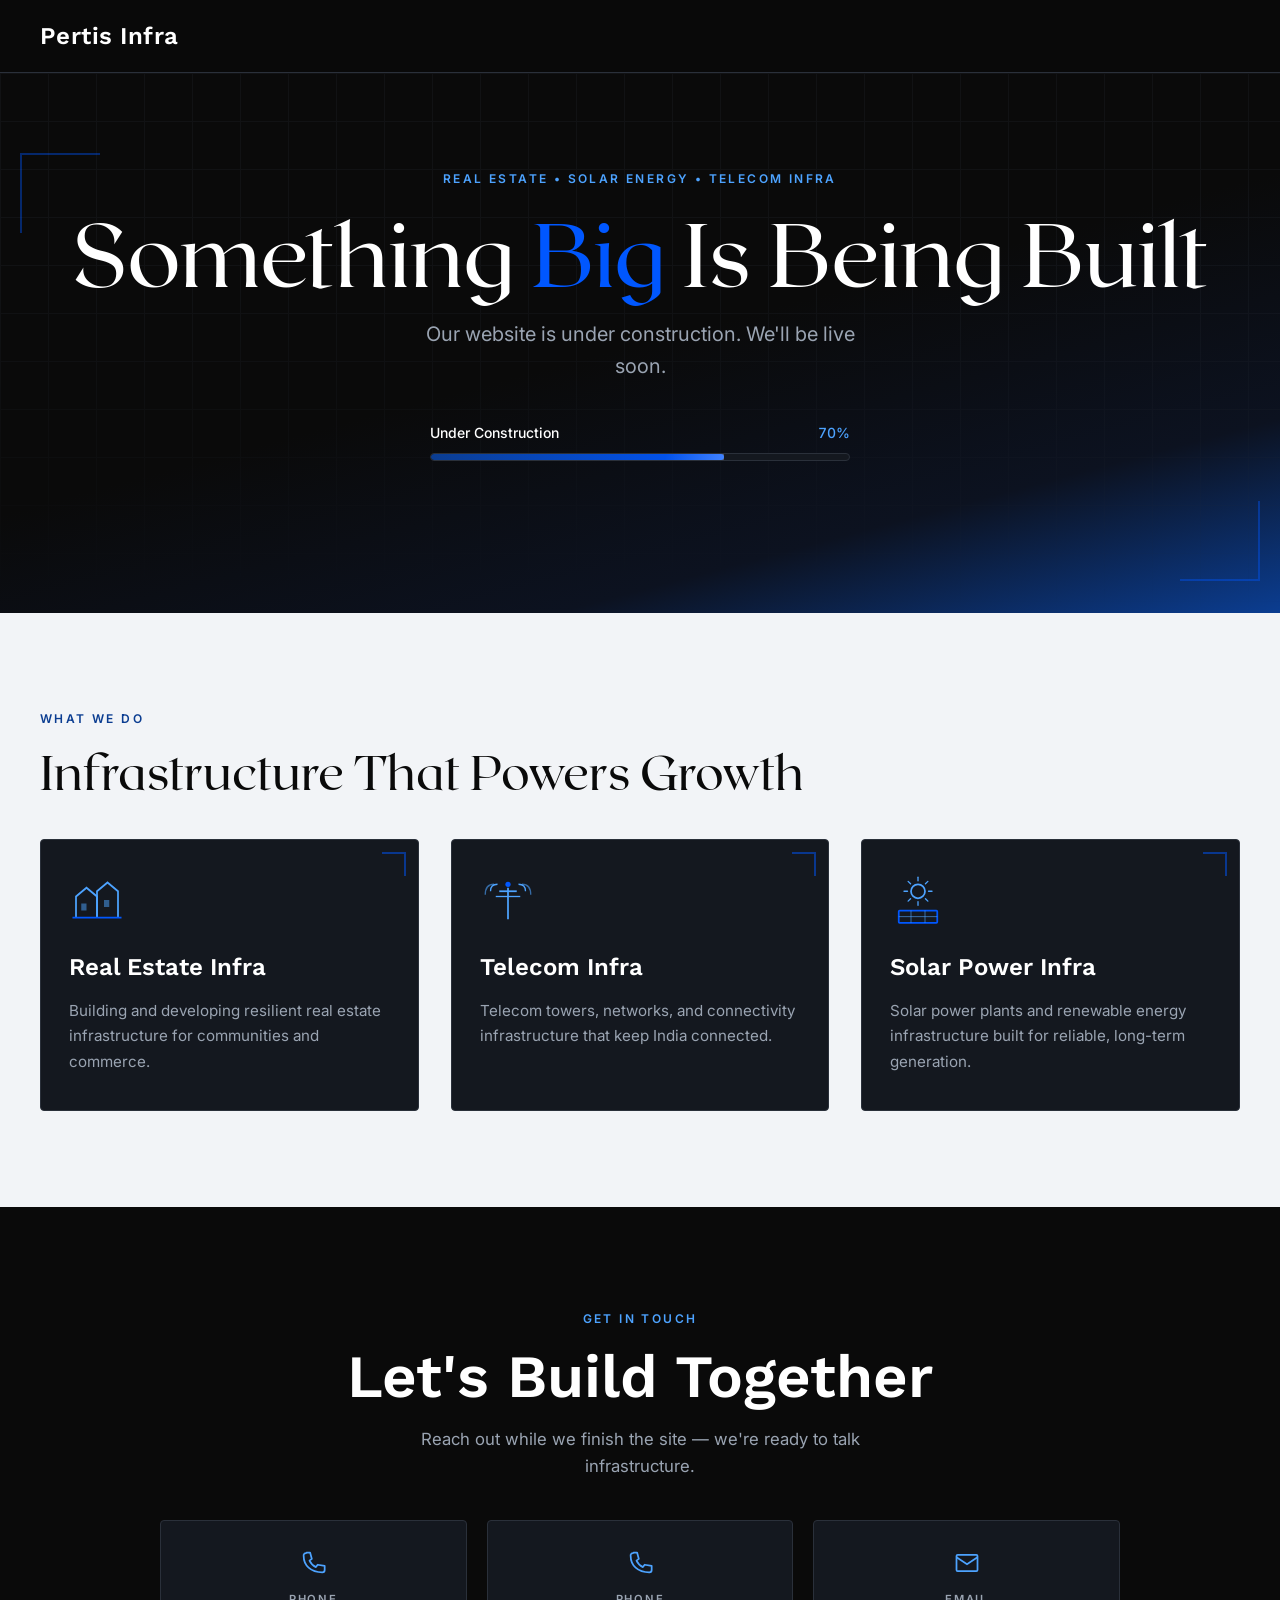
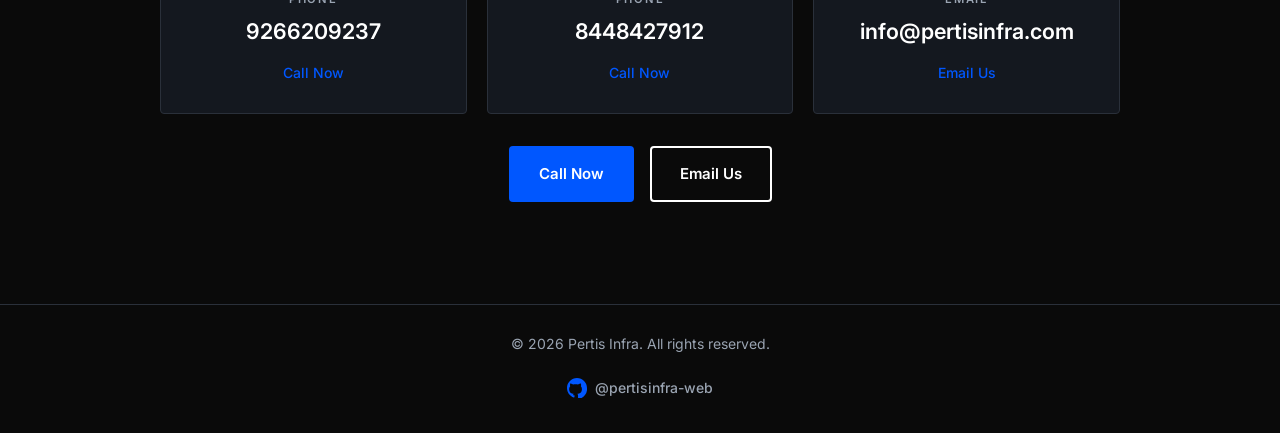
==== index.html @ 780b35f6 "Add Pertis Infra coming soon static site Co-authored-by: Cursor <cursoragent@cursor.com>" ====
<!DOCTYPE html>
<html lang="en">
<head>
  <meta charset="UTF-8">
  <meta name="viewport" content="width=device-width, initial-scale=1.0">
  <meta name="description" content="Pertis Infra — Real Estate, Telecom, and Solar Power infrastructure. Our website is under construction. Contact us at 9266209237, 8448427912, or info@pertisinfra.com.">
  <title>Pertis Infra | Coming Soon</title>

  <!-- Favicon: simple infrastructure mark -->
  <link rel="icon" href="data:image/svg+xml,%3Csvg xmlns='http://www.w3.org/2000/svg' viewBox='0 0 32 32'%3E%3Crect fill='%230057FF' x='14' y='4' width='4' height='24'/%3E%3Crect fill='%234DA3FF' x='6' y='12' width='20' height='3'/%3E%3Crect fill='%230057FF' x='4' y='26' width='24' height='2'/%3E%3C/svg%3E" type="image/svg+xml">

  <!-- Body font: Inter -->
  <link rel="preconnect" href="https://fonts.googleapis.com">
  <link rel="preconnect" href="https://fonts.gstatic.com" crossorigin>
  <link href="https://fonts.googleapis.com/css2?family=Inter:wght@400;500;600&family=Work+Sans:wght@500;600;700&display=swap" rel="stylesheet">

  <link rel="stylesheet" href="style.css">
</head>
<body>
  <a class="skip-link" href="#main">Skip to main content</a>

  <!-- ========== HEADER ========== -->
  <header class="site-header" role="banner">
    <div class="container header-inner">
      <a href="#" class="logo" aria-label="Pertis Infra — home">
        <span class="logo-text">Pertis Infra</span>
      </a>
    </div>
  </header>

  <main id="main">
    <!-- ========== HERO ========== -->
    <section class="hero" aria-labelledby="hero-heading">
      <div class="hero-grid" aria-hidden="true"></div>
      <div class="hero-brackets hero-brackets--tl" aria-hidden="true"></div>
      <div class="hero-brackets hero-brackets--br" aria-hidden="true"></div>

      <div class="container hero-content">
        <p class="section-label fade-up">REAL ESTATE • SOLAR ENERGY • TELECOM INFRA</p>
        <h1 id="hero-heading" class="hero-title fade-up">
          Something <span class="highlight">Big</span> Is Being Built
        </h1>
        <p class="hero-sub fade-up">
          Our website is under construction. We'll be live soon.
        </p>

        <!-- Construction progress -->
        <div class="progress-wrap fade-up" role="group" aria-label="Website build progress">
          <div class="progress-header">
            <span class="progress-label">Under Construction</span>
            <span class="progress-percent" aria-hidden="true">70%</span>
          </div>
          <div class="progress-track" role="progressbar" aria-valuenow="70" aria-valuemin="0" aria-valuemax="100" aria-label="Build progress 70 percent">
            <div class="progress-fill"></div>
          </div>
        </div>
      </div>
    </section>

    <!-- ========== WHAT WE DO (light section) ========== -->
    <section class="services section-light" aria-labelledby="services-heading">
      <div class="container">
        <p class="section-label section-label--dark fade-up">WHAT WE DO</p>
        <h2 id="services-heading" class="section-title section-title--dark fade-up">Infrastructure That Powers Growth</h2>

        <div class="cards">
          <!-- Real Estate card — edit description below -->
          <article class="card fade-up" style="--stagger: 0">
            <div class="card-corner" aria-hidden="true"></div>
            <svg class="card-icon" viewBox="0 0 64 64" width="56" height="56" aria-hidden="true">
              <path d="M8 52 V28 L20 18 L32 28 V52" fill="none" stroke="#4DA3FF" stroke-width="2"/>
              <path d="M32 52 V22 L44 12 L56 22 V52" fill="none" stroke="#4DA3FF" stroke-width="2"/>
              <line x1="4" y1="52" x2="60" y2="52" stroke="#0057FF" stroke-width="2"/>
              <rect x="14" y="36" width="6" height="8" fill="#4DA3FF" opacity="0.5"/>
              <rect x="40" y="32" width="6" height="8" fill="#4DA3FF" opacity="0.5"/>
            </svg>
            <h3 class="card-title">Real Estate Infra</h3>
            <p class="card-desc">Building and developing resilient real estate infrastructure for communities and commerce.</p>
          </article>

          <!-- Telecom card — edit description below -->
          <article class="card fade-up" style="--stagger: 1">
            <div class="card-corner" aria-hidden="true"></div>
            <svg class="card-icon card-icon--telecom" viewBox="0 0 64 64" width="56" height="56" aria-hidden="true">
              <line x1="32" y1="54" x2="32" y2="18" stroke="#4DA3FF" stroke-width="2"/>
              <line x1="22" y1="22" x2="42" y2="22" stroke="#4DA3FF" stroke-width="2"/>
              <line x1="18" y1="28" x2="46" y2="28" stroke="#4DA3FF" stroke-width="1.5"/>
              <circle cx="32" cy="14" r="3" fill="#0057FF"/>
              <path class="signal-wave" d="M44 14 Q52 14 52 22" fill="none" stroke="#4DA3FF" stroke-width="1.5"/>
              <path class="signal-wave signal-wave--2" d="M48 14 Q58 14 58 26" fill="none" stroke="#4DA3FF" stroke-width="1.5" opacity="0.6"/>
              <path class="signal-wave signal-wave--3" d="M20 14 Q12 14 12 22" fill="none" stroke="#4DA3FF" stroke-width="1.5"/>
              <path class="signal-wave signal-wave--2" d="M16 14 Q6 14 6 26" fill="none" stroke="#4DA3FF" stroke-width="1.5" opacity="0.6"/>
            </svg>
            <h3 class="card-title">Telecom Infra</h3>
            <p class="card-desc">Telecom towers, networks, and connectivity infrastructure that keep India connected.</p>
          </article>

          <!-- Solar Power card — edit description below -->
          <article class="card fade-up" style="--stagger: 2">
            <div class="card-corner" aria-hidden="true"></div>
            <svg class="card-icon card-icon--solar" viewBox="0 0 64 64" width="56" height="56" aria-hidden="true">
              <circle cx="32" cy="22" r="8" fill="none" stroke="#4DA3FF" stroke-width="2"/>
              <g stroke="#4DA3FF" stroke-width="1.5" stroke-linecap="round">
                <line x1="32" y1="6" x2="32" y2="10"/>
                <line x1="32" y1="34" x2="32" y2="38"/>
                <line x1="16" y1="22" x2="20" y2="22"/>
                <line x1="44" y1="22" x2="48" y2="22"/>
                <line x1="20.7" y1="10.7" x2="23.5" y2="13.5"/>
                <line x1="40.5" y1="30.5" x2="43.3" y2="33.3"/>
                <line x1="43.3" y1="10.7" x2="40.5" y2="13.5"/>
                <line x1="23.5" y1="30.5" x2="20.7" y2="33.3"/>
              </g>
              <rect x="10" y="44" width="44" height="14" rx="1" fill="none" stroke="#0057FF" stroke-width="2"/>
              <line x1="10" y1="51" x2="54" y2="51" stroke="#4DA3FF" stroke-width="1" opacity="0.7"/>
              <line x1="24" y1="44" x2="24" y2="58" stroke="#4DA3FF" stroke-width="1" opacity="0.7"/>
              <line x1="40" y1="44" x2="40" y2="58" stroke="#4DA3FF" stroke-width="1" opacity="0.7"/>
            </svg>
            <h3 class="card-title">Solar Power Infra</h3>
            <p class="card-desc">Solar power plants and renewable energy infrastructure built for reliable, long-term generation.</p>
          </article>
        </div>
      </div>
    </section>

    <!-- ========== CONTACT ========== -->
    <section class="contact" aria-labelledby="contact-heading">
      <div class="container">
        <p class="section-label fade-up">GET IN TOUCH</p>
        <h2 id="contact-heading" class="contact-title fade-up">Let's Build Together</h2>
        <p class="contact-lead fade-up">Reach out while we finish the site — we're ready to talk infrastructure.</p>

        <div class="contact-blocks fade-up">
          <a class="contact-block" href="tel:9266209237">
            <svg class="contact-icon" width="28" height="28" viewBox="0 0 24 24" fill="none" aria-hidden="true">
              <path d="M6.5 3h3l1.5 5.5-2 1.5a11 11 0 005.5 5.5l1.5-2L22 14.5V18a2 2 0 01-2 2C10 20 4 14 4 6a2 2 0 012-2.5z" stroke="currentColor" stroke-width="1.5" stroke-linejoin="round"/>
            </svg>
            <span class="contact-block-label">Phone</span>
            <span class="contact-block-value">9266209237</span>
            <span class="contact-cta">Call Now</span>
          </a>

          <a class="contact-block" href="tel:8448427912">
            <svg class="contact-icon" width="28" height="28" viewBox="0 0 24 24" fill="none" aria-hidden="true">
              <path d="M6.5 3h3l1.5 5.5-2 1.5a11 11 0 005.5 5.5l1.5-2L22 14.5V18a2 2 0 01-2 2C10 20 4 14 4 6a2 2 0 012-2.5z" stroke="currentColor" stroke-width="1.5" stroke-linejoin="round"/>
            </svg>
            <span class="contact-block-label">Phone</span>
            <span class="contact-block-value">8448427912</span>
            <span class="contact-cta">Call Now</span>
          </a>

          <a class="contact-block" href="mailto:info@pertisinfra.com">
            <svg class="contact-icon" width="28" height="28" viewBox="0 0 24 24" fill="none" aria-hidden="true">
              <rect x="3" y="5" width="18" height="14" rx="1" stroke="currentColor" stroke-width="1.5"/>
              <path d="M3 7l9 6 9-6" stroke="currentColor" stroke-width="1.5"/>
            </svg>
            <span class="contact-block-label">Email</span>
            <span class="contact-block-value">info@pertisinfra.com</span>
            <span class="contact-cta">Email Us</span>
          </a>
        </div>

        <div class="contact-actions fade-up">
          <a class="btn btn-primary" href="tel:9266209237">Call Now</a>
          <a class="btn btn-secondary" href="mailto:info@pertisinfra.com">Email Us</a>
        </div>
      </div>
    </section>
  </main>

  <!-- ========== FOOTER ========== -->
  <footer class="site-footer" role="contentinfo">
    <div class="container footer-inner">
      <p>© 2026 Pertis Infra. All rights reserved.</p>
      <a
        class="footer-github"
        href="https://github.com/pertisinfra-web/pertisweb"
        target="_blank"
        rel="noopener noreferrer"
        aria-label="Pertis Infra website repository on GitHub (opens in new tab)"
      >
        <svg class="footer-github-icon" width="20" height="20" viewBox="0 0 24 24" aria-hidden="true" focusable="false">
          <path fill="currentColor" d="M12 0C5.37 0 0 5.37 0 12c0 5.31 3.435 9.795 8.205 11.385.6.105.825-.255.825-.57 0-.285-.015-1.23-.015-2.235-3.015.555-3.795-.735-4.035-1.41-.135-.345-.72-1.41-1.23-1.695-1.005-.54-1.695-.12-1.695-.12-1.365.945-.105 1.02-.105 1.02 1.215.075 1.845 1.23 1.845 1.23 1.08 1.845 2.835 1.305 3.525.99.105-.78.42-1.305.765-1.605-2.67-.3-5.475-1.335-5.475-5.925 0-1.305.465-2.385 1.23-3.225-.12-.3-.54-1.53.12-3.18 0 0 1.005-.315 3.3 1.23.96-.27 1.98-.405 3-.405s2.04.135 3 .405c2.295-1.56 3.3-1.23 3.3-1.23.66 1.65.24 2.88.12 3.18.765.84 1.23 1.905 1.23 3.225 0 4.605-2.805 5.625-5.475 5.925.435.375.81 1.095.81 2.22 0 1.605-.015 2.895-.015 3.3 0 .315.225.69.825.57A12.02 12.02 0 0024 12c0-6.63-5.37-12-12-12z"/>
        </svg>
        <span>@pertisinfra-web</span>
      </a>
    </div>
  </footer>

  <script src="script.js"></script>
</body>
</html>
---- style.css ----
/* ==========================================================================
   Pertis Infra — Under Construction
   Edit text in index.html; colours and spacing live here.
   ========================================================================== */

/* --- Roxborough CF (hero / section headings) — add more src lines if you add woff2/woff/otf */
@font-face {
  font-family: "Roxborough CF";
  src: url("fonts/Roxborough CF.ttf") format("truetype");
  font-weight: 400;
  font-style: normal;
  font-display: swap;
}

:root {
  --black: #0A0A0A;
  --charcoal: #14181F;
  --steel: #2A303A;
  --infra-blue: #0057FF;
  --deep-blue: #0B3D91;
  --sky-blue: #4DA3FF;
  --white: #FFFFFF;
  --light-grey: #F2F4F7;
  --muted: #9AA4B2;

  --font-heading: "Roxborough CF", Georgia, serif;
  --font-brand: "Work Sans", sans-serif;
  --font-body: "Inter", system-ui, -apple-system, sans-serif;

  --radius: 4px;
  --max-width: 1200px;
  --ease: cubic-bezier(0.22, 1, 0.36, 1);
}

*,
*::before,
*::after {
  box-sizing: border-box;
}

html {
  scroll-behavior: smooth;
}

@media (prefers-reduced-motion: reduce) {
  html {
    scroll-behavior: auto;
  }
}

body {
  margin: 0;
  font-family: var(--font-body);
  font-weight: 400;
  font-size: 1rem;
  line-height: 1.6;
  color: var(--white);
  background: var(--black);
  -webkit-font-smoothing: antialiased;
}

img,
svg {
  display: block;
  max-width: 100%;
}

a {
  color: inherit;
}

.container {
  width: min(100% - 2rem, var(--max-width));
  margin-inline: auto;
}

/* Skip link */
.skip-link {
  position: absolute;
  left: -9999px;
  top: 0;
  z-index: 100;
  padding: 0.75rem 1rem;
  background: var(--infra-blue);
  color: var(--white);
  font-weight: 600;
  text-decoration: none;
}

.skip-link:focus {
  left: 1rem;
  top: 1rem;
  outline: 2px solid var(--sky-blue);
  outline-offset: 2px;
}

/* ==========================================================================
   Header
   ========================================================================== */
.site-header {
  position: sticky;
  top: 0;
  z-index: 50;
  background: rgba(10, 10, 10, 0.85);
  backdrop-filter: blur(12px);
  border-bottom: 1px solid var(--steel);
}

.header-inner {
  display: flex;
  align-items: center;
  min-height: 4.5rem;
}

.logo {
  display: inline-flex;
  align-items: center;
  gap: 0.75rem;
  text-decoration: none;
  color: var(--white);
}

.logo-text {
  font-family: var(--font-brand);
  font-optical-sizing: auto;
  font-weight: 600;
  font-style: normal;
  font-size: clamp(1.25rem, 3vw, 1.5rem);
  letter-spacing: 0.02em;
}

.logo:focus-visible {
  outline: 2px solid var(--sky-blue);
  outline-offset: 4px;
  border-radius: var(--radius);
}

/* ==========================================================================
   Shared typography
   ========================================================================== */
.section-label {
  font-family: var(--font-body);
  font-size: 0.75rem;
  font-weight: 600;
  letter-spacing: 0.2em;
  text-transform: uppercase;
  color: var(--sky-blue);
  margin: 0 0 1rem;
}

.section-label--dark {
  color: var(--deep-blue);
}

.section-title {
  font-family: var(--font-heading);
  font-size: clamp(2rem, 4vw, 3rem);
  font-weight: 400;
  line-height: 1.15;
  margin: 0 0 2.5rem;
  color: var(--white);
}

.section-title--dark {
  color: var(--black);
}

/* ==========================================================================
   Hero
   ========================================================================== */
.hero {
  position: relative;
  overflow: hidden;
  padding: clamp(3rem, 8vw, 6rem) 0 clamp(4rem, 10vw, 7rem);
  background:
    linear-gradient(165deg, var(--black) 0%, var(--black) 50%, #0c1220 78%, var(--deep-blue) 100%);
}

/* Blueprint grid */
.hero-grid {
  position: absolute;
  inset: 0;
  opacity: 0.22;
  background-image:
    linear-gradient(var(--steel) 1px, transparent 1px),
    linear-gradient(90deg, var(--steel) 1px, transparent 1px);
  background-size: 48px 48px;
  mask-image: linear-gradient(to bottom, black 40%, transparent 100%);
  animation: grid-drift 40s linear infinite;
}

@keyframes grid-drift {
  from { background-position: 0 0, 0 0; }
  to { background-position: 48px 48px, 48px 48px; }
}

@media (prefers-reduced-motion: reduce) {
  .hero-grid {
    animation: none;
  }
}

/* Corner brackets */
.hero-brackets {
  position: absolute;
  width: 80px;
  height: 80px;
  border: 2px solid var(--infra-blue);
  opacity: 0.4;
  pointer-events: none;
}

.hero-brackets--tl {
  top: 5rem;
  left: max(1rem, calc(50% - 620px));
  border-right: none;
  border-bottom: none;
}

.hero-brackets--br {
  bottom: 2rem;
  right: max(1rem, calc(50% - 620px));
  border-left: none;
  border-top: none;
}

.hero-content {
  position: relative;
  z-index: 1;
  text-align: center;
}

.hero-title {
  font-family: var(--font-heading);
  font-size: clamp(2.8rem, 7vw, 6rem);
  line-height: 1.05;
  font-weight: 400;
  margin: 0 0 1.25rem;
  color: var(--white);
}

.hero-title .highlight {
  color: var(--infra-blue);
}

.hero-sub {
  font-size: clamp(1rem, 2.2vw, 1.25rem);
  color: var(--muted);
  max-width: 36ch;
  margin: 0 auto 2.5rem;
}

/* Progress bar */
.progress-wrap {
  max-width: 420px;
  margin: 0 auto 2.5rem;
  text-align: left;
}

.progress-header {
  display: flex;
  justify-content: space-between;
  align-items: baseline;
  margin-bottom: 0.5rem;
  font-size: 0.875rem;
  font-weight: 500;
}

.progress-label {
  color: var(--white);
}

.progress-percent {
  color: var(--sky-blue);
  font-variant-numeric: tabular-nums;
}

.progress-track {
  height: 8px;
  background: var(--charcoal);
  border: 1px solid var(--steel);
  border-radius: var(--radius);
  overflow: hidden;
}

.progress-fill {
  width: 70%;
  height: 100%;
  background: linear-gradient(90deg, var(--deep-blue), var(--infra-blue), var(--sky-blue));
  background-size: 200% 100%;
  border-radius: inherit;
  animation: shimmer 2.5s ease-in-out infinite;
  position: relative;
}

.progress-fill::after {
  content: "";
  position: absolute;
  inset: 0;
  background: linear-gradient(
    105deg,
    transparent 40%,
    rgba(255, 255, 255, 0.25) 50%,
    transparent 60%
  );
  background-size: 200% 100%;
  animation: shine 2s ease-in-out infinite;
}

@keyframes shimmer {
  0%, 100% { background-position: 0% 50%; }
  50% { background-position: 100% 50%; }
}

@keyframes shine {
  0% { background-position: 200% 0; }
  100% { background-position: -200% 0; }
}

@media (prefers-reduced-motion: reduce) {
  .progress-fill,
  .progress-fill::after {
    animation: none;
  }
}

/* ==========================================================================
   Services (light section)
   ========================================================================== */
.section-light {
  background: var(--light-grey);
  color: var(--black);
  padding: clamp(4rem, 8vw, 6rem) 0;
}

.cards {
  display: grid;
  grid-template-columns: 1fr;
  gap: 1.5rem;
}

@media (min-width: 640px) {
  .cards {
    grid-template-columns: repeat(2, 1fr);
    gap: 2rem;
  }
}

@media (min-width: 960px) {
  .cards {
    grid-template-columns: repeat(3, 1fr);
  }
}

.card {
  position: relative;
  background: var(--charcoal);
  border: 1px solid var(--steel);
  border-radius: var(--radius);
  padding: 2rem 1.75rem 2.25rem;
  color: var(--white);
  transition: transform 0.35s var(--ease), box-shadow 0.35s var(--ease), border-color 0.35s var(--ease);
}

.card-corner {
  position: absolute;
  top: 12px;
  right: 12px;
  width: 24px;
  height: 24px;
  border-top: 2px solid var(--infra-blue);
  border-right: 2px solid var(--infra-blue);
  opacity: 0.5;
}

.card-icon {
  margin-bottom: 1.25rem;
}

.signal-wave {
  animation: signal-pulse 2s ease-in-out infinite;
}

.signal-wave--2 {
  animation-delay: 0.35s;
}

@keyframes signal-pulse {
  0%, 100% { opacity: 0.4; }
  50% { opacity: 1; }
}

@media (prefers-reduced-motion: reduce) {
  .signal-wave {
    animation: none;
  }
}

.card-title {
  font-family: var(--font-brand);
  font-optical-sizing: auto;
  font-weight: 600;
  font-style: normal;
  font-size: 1.5rem;
  margin: 0 0 0.75rem;
}

.card-desc {
  margin: 0;
  color: var(--muted);
  font-size: 0.95rem;
  line-height: 1.65;
}

.card:hover {
  transform: translateY(-6px);
  border-color: var(--infra-blue);
  box-shadow: 0 12px 40px rgba(0, 87, 255, 0.2);
}

/* ==========================================================================
   Contact
   ========================================================================== */
.contact {
  padding: clamp(4rem, 8vw, 6.5rem) 0;
  background: var(--black);
  text-align: center;
}

.contact-title {
  font-family: var(--font-brand);
  font-optical-sizing: auto;
  font-weight: 600;
  font-style: normal;
  font-size: clamp(2.25rem, 5vw, 3.75rem);
  line-height: 1.1;
  margin: 0 0 1rem;
}

.contact-lead {
  color: var(--muted);
  max-width: 42ch;
  margin: 0 auto 2.5rem;
  font-size: 1.05rem;
}

.contact-blocks {
  display: grid;
  grid-template-columns: 1fr;
  gap: 1.25rem;
  max-width: 960px;
  margin: 0 auto 2rem;
}

@media (min-width: 640px) {
  .contact-blocks {
    grid-template-columns: repeat(auto-fit, minmax(240px, 1fr));
  }
}

.contact-block {
  display: flex;
  flex-direction: column;
  align-items: center;
  gap: 0.35rem;
  padding: 1.75rem 1.25rem;
  background: var(--charcoal);
  border: 1px solid var(--steel);
  border-radius: var(--radius);
  text-decoration: none;
  color: var(--white);
  transition: transform 0.35s var(--ease), border-color 0.35s var(--ease), box-shadow 0.35s var(--ease);
}

.contact-block:hover {
  border-color: var(--infra-blue);
  box-shadow: 0 0 24px rgba(0, 87, 255, 0.35);
  transform: translateY(-4px);
}

.contact-block:focus-visible {
  outline: 2px solid var(--sky-blue);
  outline-offset: 3px;
}

.contact-icon {
  color: var(--sky-blue);
  margin-bottom: 0.5rem;
}

.contact-block-label {
  font-size: 0.7rem;
  font-weight: 600;
  letter-spacing: 0.15em;
  text-transform: uppercase;
  color: var(--muted);
}

.contact-block-value {
  font-size: clamp(1.1rem, 2.5vw, 1.35rem);
  font-weight: 600;
}

.contact-cta {
  margin-top: 0.5rem;
  font-size: 0.875rem;
  font-weight: 500;
  color: var(--infra-blue);
}

.contact-actions {
  display: flex;
  flex-wrap: wrap;
  gap: 1rem;
  justify-content: center;
}

/* Buttons */
.btn {
  display: inline-flex;
  align-items: center;
  justify-content: center;
  padding: 0.875rem 1.75rem;
  font-family: var(--font-body);
  font-size: 0.9375rem;
  font-weight: 600;
  text-decoration: none;
  border-radius: var(--radius);
  border: 2px solid transparent;
  cursor: pointer;
  transition: transform 0.25s var(--ease), background 0.25s var(--ease), border-color 0.25s var(--ease);
}

.btn:focus-visible {
  outline: 2px solid var(--sky-blue);
  outline-offset: 3px;
}

.btn-primary {
  background: var(--infra-blue);
  color: var(--white);
}

.btn-primary:hover {
  background: var(--deep-blue);
  transform: translateY(-2px);
}

.btn-secondary {
  background: transparent;
  color: var(--white);
  border-color: var(--white);
}

.btn-secondary:hover {
  border-color: var(--sky-blue);
  color: var(--sky-blue);
  transform: translateY(-2px);
}

/* ==========================================================================
   Footer
   ========================================================================== */
.site-footer {
  padding: 1.75rem 0;
  border-top: 1px solid var(--steel);
  background: var(--black);
}

.footer-inner {
  display: flex;
  flex-direction: column;
  align-items: center;
  gap: 1rem;
  text-align: center;
}

.site-footer p {
  margin: 0;
  font-size: 0.875rem;
  color: var(--muted);
}

.footer-github {
  display: inline-flex;
  align-items: center;
  gap: 0.5rem;
  font-size: 0.875rem;
  font-weight: 500;
  color: var(--muted);
  text-decoration: none;
  transition: color 0.25s var(--ease), box-shadow 0.25s var(--ease);
  border-radius: var(--radius);
  padding: 0.35rem 0.5rem;
}

.footer-github:hover {
  color: var(--sky-blue);
}

.footer-github:focus-visible {
  outline: 2px solid var(--sky-blue);
  outline-offset: 3px;
}

.footer-github-icon {
  flex-shrink: 0;
  color: var(--infra-blue);
}

/* ==========================================================================
   Motion: fade-up (initial state; .is-visible added by script.js)
   ========================================================================== */
.fade-up {
  opacity: 0;
  transform: translateY(24px);
  transition: opacity 0.6s var(--ease), transform 0.6s var(--ease);
  transition-delay: calc(var(--stagger, 0) * 0.12s);
}

.fade-up.is-visible {
  opacity: 1;
  transform: translateY(0);
}

@media (prefers-reduced-motion: reduce) {
  .fade-up {
    opacity: 1;
    transform: none;
    transition: none;
  }
}
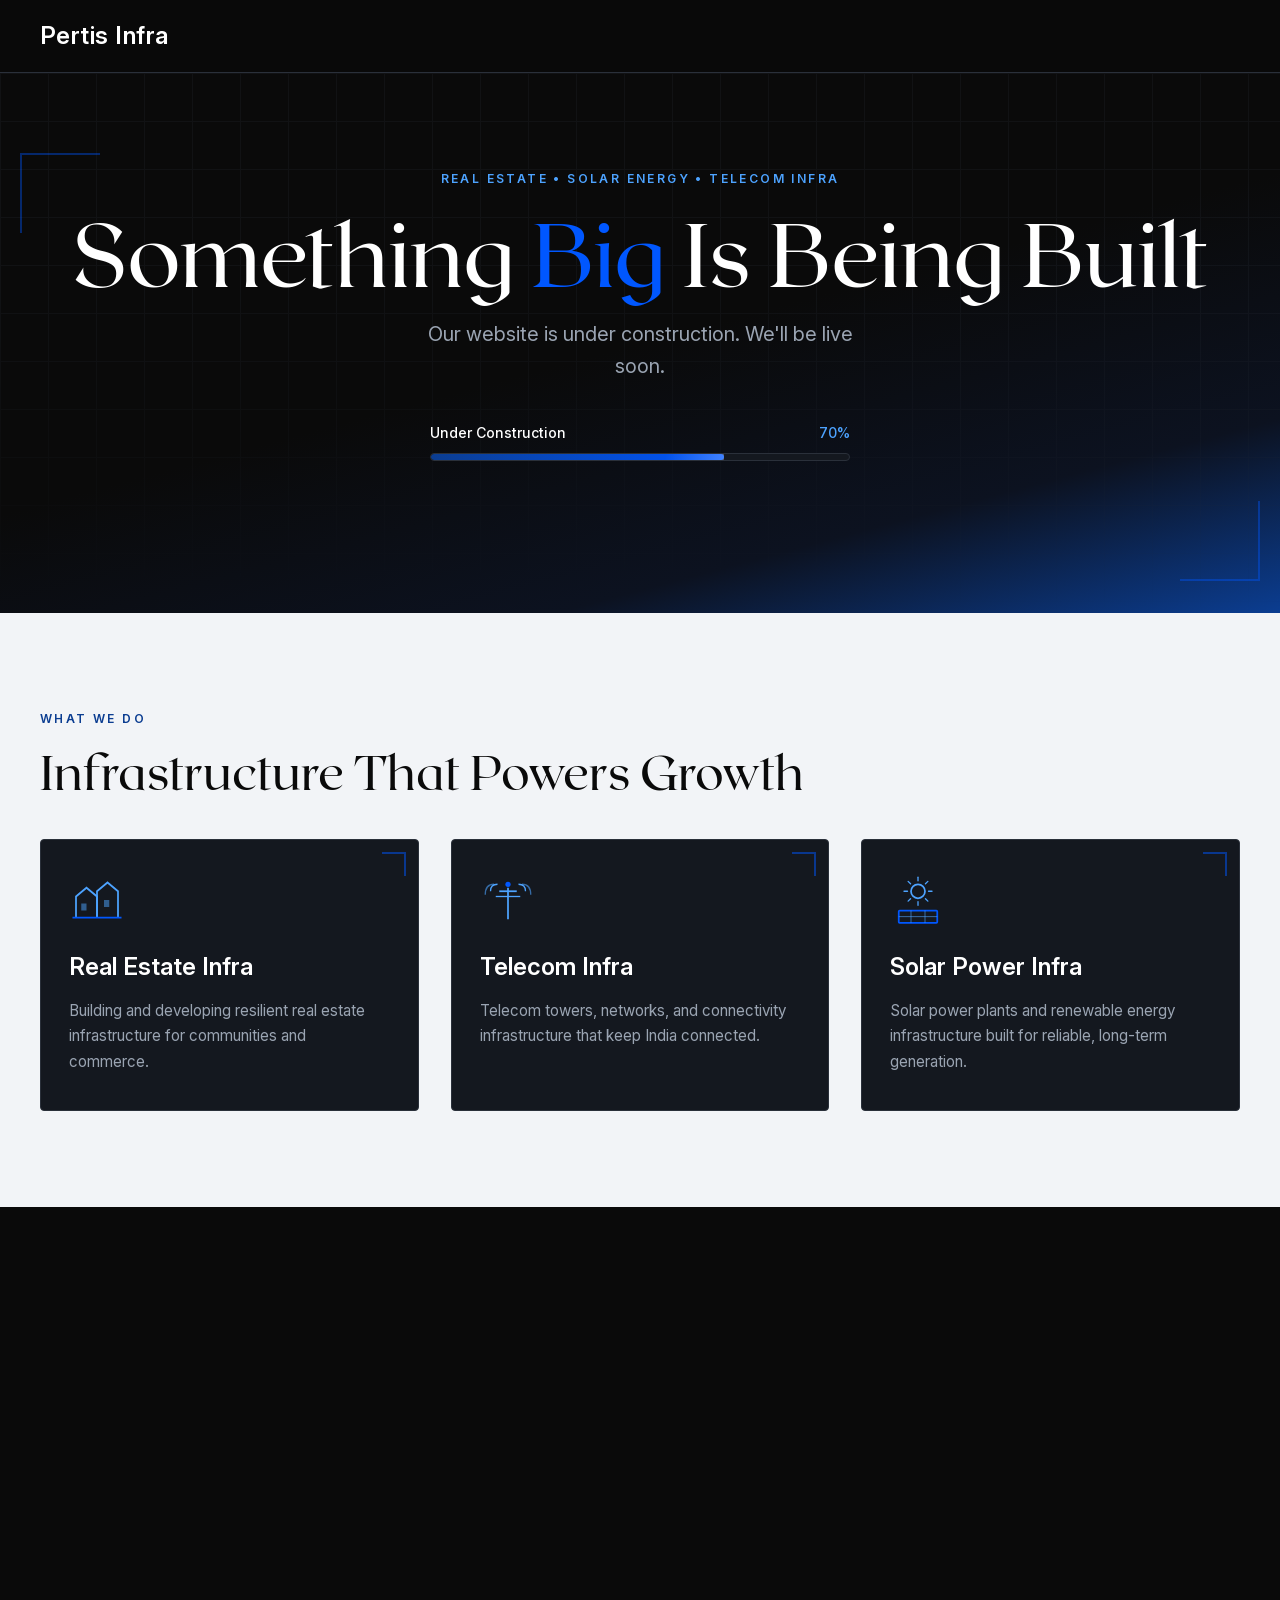
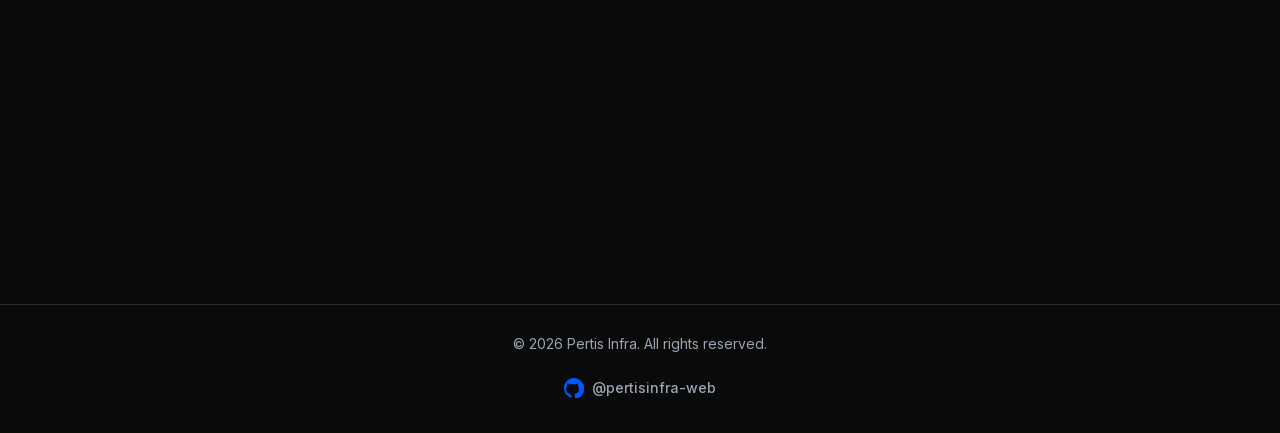
==== commit bcbfbe13: "Merge GitHub initial commit and update coming-soon site" ====
--- a/index.html
+++ b/index.html
@@ -3,16 +3,12 @@
 <head>
   <meta charset="UTF-8">
   <meta name="viewport" content="width=device-width, initial-scale=1.0">
-  <meta name="description" content="Pertis Infra — Real Estate, Telecom, and Solar Power infrastructure. Our website is under construction. Contact us at 9266209237, 8448427912, or info@pertisinfra.com.">
+  <meta name="description" content="Pertis Infra provides real estate, telecom, and solar power infrastructure. Our website is under construction.">
+  <meta http-equiv="Content-Security-Policy" content="default-src 'self'; script-src 'self'; style-src 'self' https://fonts.googleapis.com; font-src 'self' https://fonts.gstatic.com; img-src 'self' data:; object-src 'none'; base-uri 'self'; form-action 'self'; frame-ancestors 'none'">
   <title>Pertis Infra | Coming Soon</title>
 
   <!-- Favicon: simple infrastructure mark -->
   <link rel="icon" href="data:image/svg+xml,%3Csvg xmlns='http://www.w3.org/2000/svg' viewBox='0 0 32 32'%3E%3Crect fill='%230057FF' x='14' y='4' width='4' height='24'/%3E%3Crect fill='%234DA3FF' x='6' y='12' width='20' height='3'/%3E%3Crect fill='%230057FF' x='4' y='26' width='24' height='2'/%3E%3C/svg%3E" type="image/svg+xml">
-
-  <!-- Body font: Inter -->
-  <link rel="preconnect" href="https://fonts.googleapis.com">
-  <link rel="preconnect" href="https://fonts.gstatic.com" crossorigin>
-  <link href="https://fonts.googleapis.com/css2?family=Inter:wght@400;500;600&family=Work+Sans:wght@500;600;700&display=swap" rel="stylesheet">
 
   <link rel="stylesheet" href="style.css">
 </head>
@@ -65,7 +61,7 @@
 
         <div class="cards">
           <!-- Real Estate card — edit description below -->
-          <article class="card fade-up" style="--stagger: 0">
+          <article class="card fade-up">
             <div class="card-corner" aria-hidden="true"></div>
             <svg class="card-icon" viewBox="0 0 64 64" width="56" height="56" aria-hidden="true">
               <path d="M8 52 V28 L20 18 L32 28 V52" fill="none" stroke="#4DA3FF" stroke-width="2"/>
@@ -79,7 +75,7 @@
           </article>
 
           <!-- Telecom card — edit description below -->
-          <article class="card fade-up" style="--stagger: 1">
+          <article class="card fade-up">
             <div class="card-corner" aria-hidden="true"></div>
             <svg class="card-icon card-icon--telecom" viewBox="0 0 64 64" width="56" height="56" aria-hidden="true">
               <line x1="32" y1="54" x2="32" y2="18" stroke="#4DA3FF" stroke-width="2"/>
@@ -96,7 +92,7 @@
           </article>
 
           <!-- Solar Power card — edit description below -->
-          <article class="card fade-up" style="--stagger: 2">
+          <article class="card fade-up">
             <div class="card-corner" aria-hidden="true"></div>
             <svg class="card-icon card-icon--solar" viewBox="0 0 64 64" width="56" height="56" aria-hidden="true">
               <circle cx="32" cy="22" r="8" fill="none" stroke="#4DA3FF" stroke-width="2"/>
@@ -148,20 +144,24 @@
             <span class="contact-cta">Call Now</span>
           </a>
 
-          <a class="contact-block" href="mailto:info@pertisinfra.com">
+          <a class="contact-block" data-email-link href="mailto:">
             <svg class="contact-icon" width="28" height="28" viewBox="0 0 24 24" fill="none" aria-hidden="true">
               <rect x="3" y="5" width="18" height="14" rx="1" stroke="currentColor" stroke-width="1.5"/>
               <path d="M3 7l9 6 9-6" stroke="currentColor" stroke-width="1.5"/>
             </svg>
             <span class="contact-block-label">Email</span>
-            <span class="contact-block-value">info@pertisinfra.com</span>
+            <span class="contact-block-value" data-email-address>info [at] pertisinfra.com</span>
             <span class="contact-cta">Email Us</span>
           </a>
         </div>
 
+        <noscript>
+          <p class="email-noscript">Email: info@pertisinfra.com</p>
+        </noscript>
+
         <div class="contact-actions fade-up">
           <a class="btn btn-primary" href="tel:9266209237">Call Now</a>
-          <a class="btn btn-secondary" href="mailto:info@pertisinfra.com">Email Us</a>
+          <a class="btn btn-secondary" data-email-link href="mailto:">Email Us</a>
         </div>
       </div>
     </section>
--- a/style.css
+++ b/style.css
@@ -3,7 +3,14 @@
    Edit text in index.html; colours and spacing live here.
    ========================================================================== */
 
-/* --- Roxborough CF (hero / section headings) — add more src lines if you add woff2/woff/otf */
+@font-face {
+  font-family: "Inter";
+  src: url("fonts/InterVariable.woff2") format("woff2");
+  font-weight: 100 900;
+  font-style: normal;
+  font-display: swap;
+}
+
 @font-face {
   font-family: "Roxborough CF";
   src: url("fonts/Roxborough CF.ttf") format("truetype");
@@ -24,7 +31,7 @@
   --muted: #9AA4B2;
 
   --font-heading: "Roxborough CF", Georgia, serif;
-  --font-brand: "Work Sans", sans-serif;
+  --font-brand: "Inter", system-ui, -apple-system, sans-serif;
   --font-body: "Inter", system-ui, -apple-system, sans-serif;
 
   --radius: 4px;
@@ -412,6 +419,14 @@
   line-height: 1.65;
 }
 
+.cards .card:nth-child(2) {
+  --stagger: 1;
+}
+
+.cards .card:nth-child(3) {
+  --stagger: 2;
+}
+
 .card:hover {
   transform: translateY(-6px);
   border-color: var(--infra-blue);
@@ -515,6 +530,11 @@
   justify-content: center;
 }
 
+.email-noscript {
+  margin: 0 auto 2rem;
+  color: var(--muted);
+}
+
 /* Buttons */
 .btn {
   display: inline-flex;
@@ -623,6 +643,18 @@
   transform: translateY(0);
 }
 
+.hero-content .fade-up:nth-child(2) {
+  transition-delay: 0.1s;
+}
+
+.hero-content .fade-up:nth-child(3) {
+  transition-delay: 0.2s;
+}
+
+.hero-content .fade-up:nth-child(4) {
+  transition-delay: 0.3s;
+}
+
 @media (prefers-reduced-motion: reduce) {
   .fade-up {
     opacity: 1;
@@ -630,3 +662,37 @@
     transition: none;
   }
 }
+
+.not-found {
+  display: grid;
+  min-height: calc(100vh - 4.5rem);
+  place-items: center;
+  padding: 4rem 1rem;
+  text-align: center;
+}
+
+.not-found__content {
+  max-width: 42rem;
+}
+
+.not-found__code {
+  margin: 0 0 1rem;
+  color: var(--sky-blue);
+  font-size: 0.875rem;
+  font-weight: 700;
+  letter-spacing: 0.2em;
+}
+
+.not-found__title {
+  margin: 0 0 1rem;
+  font-family: var(--font-heading);
+  font-size: clamp(2.75rem, 8vw, 5rem);
+  font-weight: 400;
+  line-height: 1;
+}
+
+.not-found__copy {
+  margin: 0 auto 2rem;
+  color: var(--muted);
+  font-size: 1.1rem;
+}
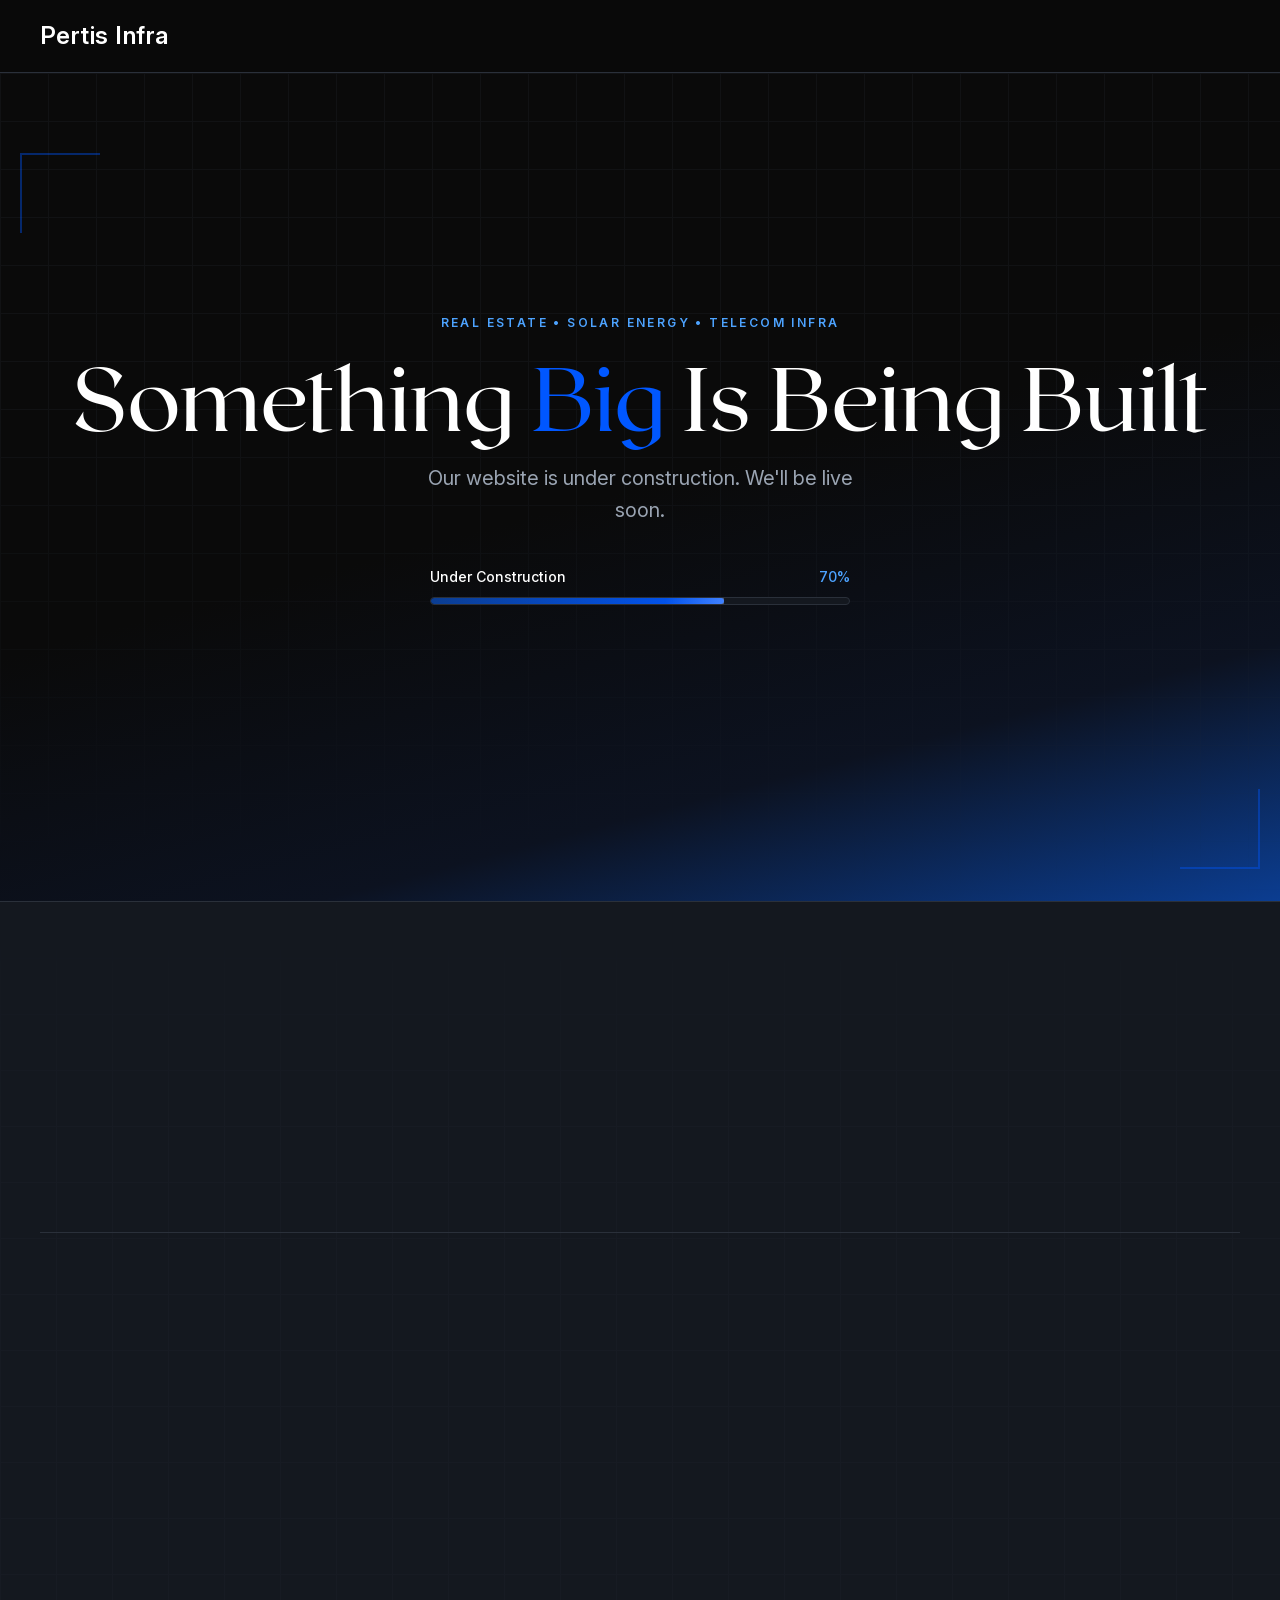
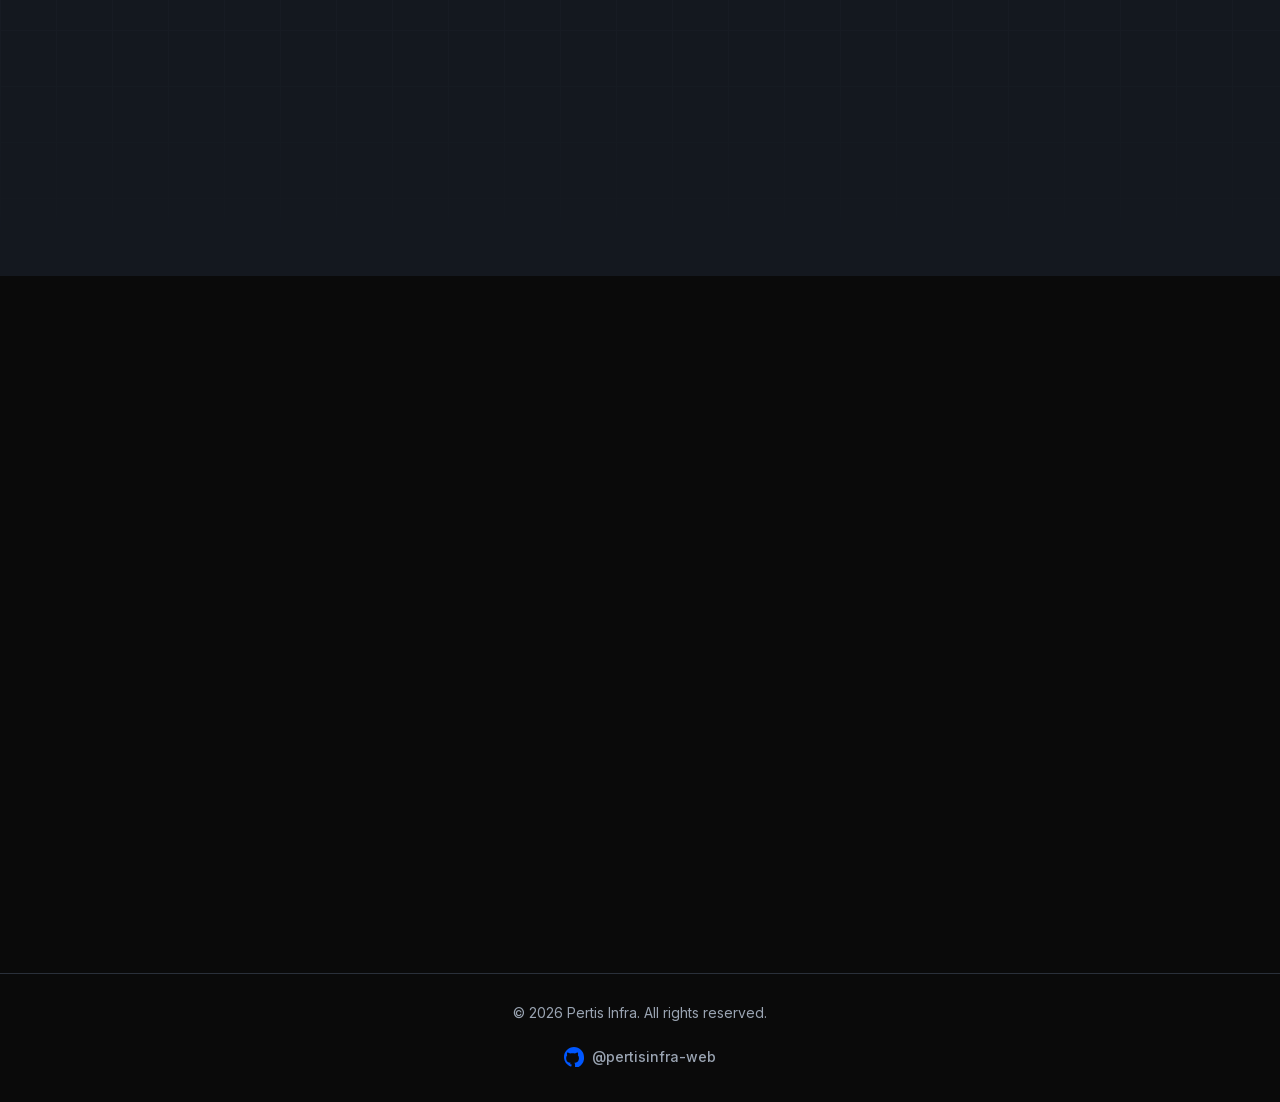
==== commit 1127c527: "Redesign capabilities section" ====
--- a/index.html
+++ b/index.html
@@ -53,68 +53,68 @@
       </div>
     </section>
 
-    <!-- ========== WHAT WE DO (light section) ========== -->
-    <section class="services section-light" aria-labelledby="services-heading">
+    <!-- ========== CAPABILITIES ========== -->
+    <section class="services capabilities" aria-labelledby="services-heading">
+      <div class="capabilities-grid" aria-hidden="true"></div>
       <div class="container">
-        <p class="section-label section-label--dark fade-up">WHAT WE DO</p>
-        <h2 id="services-heading" class="section-title section-title--dark fade-up">Infrastructure That Powers Growth</h2>
+        <p class="section-label fade-up">CAPABILITIES</p>
+        <h2 id="services-heading" class="section-title capabilities-title fade-up">Infrastructure that powers progress.</h2>
 
-        <div class="cards">
-          <!-- Real Estate card — edit description below -->
-          <article class="card fade-up">
-            <div class="card-corner" aria-hidden="true"></div>
-            <svg class="card-icon" viewBox="0 0 64 64" width="56" height="56" aria-hidden="true">
-              <path d="M8 52 V28 L20 18 L32 28 V52" fill="none" stroke="#4DA3FF" stroke-width="2"/>
-              <path d="M32 52 V22 L44 12 L56 22 V52" fill="none" stroke="#4DA3FF" stroke-width="2"/>
-              <line x1="4" y1="52" x2="60" y2="52" stroke="#0057FF" stroke-width="2"/>
-              <rect x="14" y="36" width="6" height="8" fill="#4DA3FF" opacity="0.5"/>
-              <rect x="40" y="32" width="6" height="8" fill="#4DA3FF" opacity="0.5"/>
+        <ol class="sectors">
+          <!-- 01 Real Estate — edit description below -->
+          <li class="sector fade-up" tabindex="0">
+            <span class="sector-no">01</span>
+            <h3 class="sector-name">Real Estate</h3>
+            <p class="sector-desc">Building and developing resilient real estate infrastructure for communities and commerce.</p>
+            <svg class="sector-art" viewBox="0 0 160 120" aria-hidden="true" focusable="false">
+              <path pathLength="1" d="M10 108H150"/>
+              <path pathLength="1" d="M34 108V28H92V108"/>
+              <path pathLength="1" d="M92 108V58H134V108"/>
+              <path pathLength="1" d="M34 48H92M34 68H92M34 88H92"/>
+              <path pathLength="1" d="M63 28V108"/>
+              <path pathLength="1" d="M92 58L134 108"/>
+              <path pathLength="1" d="M20 28V108M15 28H25M15 108H25"/>
             </svg>
-            <h3 class="card-title">Real Estate Infra</h3>
-            <p class="card-desc">Building and developing resilient real estate infrastructure for communities and commerce.</p>
-          </article>
+            <svg class="sector-arrow" viewBox="0 0 32 12" width="32" height="12" aria-hidden="true" focusable="false">
+              <path d="M0 6H30M25 1L30 6L25 11" fill="none" stroke="currentColor" stroke-width="1.25"/>
+            </svg>
+          </li>
 
-          <!-- Telecom card — edit description below -->
-          <article class="card fade-up">
-            <div class="card-corner" aria-hidden="true"></div>
-            <svg class="card-icon card-icon--telecom" viewBox="0 0 64 64" width="56" height="56" aria-hidden="true">
-              <line x1="32" y1="54" x2="32" y2="18" stroke="#4DA3FF" stroke-width="2"/>
-              <line x1="22" y1="22" x2="42" y2="22" stroke="#4DA3FF" stroke-width="2"/>
-              <line x1="18" y1="28" x2="46" y2="28" stroke="#4DA3FF" stroke-width="1.5"/>
-              <circle cx="32" cy="14" r="3" fill="#0057FF"/>
-              <path class="signal-wave" d="M44 14 Q52 14 52 22" fill="none" stroke="#4DA3FF" stroke-width="1.5"/>
-              <path class="signal-wave signal-wave--2" d="M48 14 Q58 14 58 26" fill="none" stroke="#4DA3FF" stroke-width="1.5" opacity="0.6"/>
-              <path class="signal-wave signal-wave--3" d="M20 14 Q12 14 12 22" fill="none" stroke="#4DA3FF" stroke-width="1.5"/>
-              <path class="signal-wave signal-wave--2" d="M16 14 Q6 14 6 26" fill="none" stroke="#4DA3FF" stroke-width="1.5" opacity="0.6"/>
+          <!-- 02 Telecom — edit description below -->
+          <li class="sector fade-up" tabindex="0">
+            <span class="sector-no">02</span>
+            <h3 class="sector-name">Telecom</h3>
+            <p class="sector-desc">Telecom towers, networks, and connectivity infrastructure that keep India connected.</p>
+            <svg class="sector-art" viewBox="0 0 160 120" aria-hidden="true" focusable="false">
+              <path pathLength="1" d="M80 24L56 108M80 24L104 108"/>
+              <path pathLength="1" d="M69.7 60H90.3M62.9 84H97.1"/>
+              <path pathLength="1" d="M69.7 60L97.1 84M90.3 60L62.9 84"/>
+              <path pathLength="1" d="M48 108H112"/>
+              <path pathLength="1" d="M96 14Q106 24 96 34M106 8Q122 24 106 40"/>
+              <path pathLength="1" d="M64 14Q54 24 64 34M54 8Q38 24 54 40"/>
             </svg>
-            <h3 class="card-title">Telecom Infra</h3>
-            <p class="card-desc">Telecom towers, networks, and connectivity infrastructure that keep India connected.</p>
-          </article>
+            <svg class="sector-arrow" viewBox="0 0 32 12" width="32" height="12" aria-hidden="true" focusable="false">
+              <path d="M0 6H30M25 1L30 6L25 11" fill="none" stroke="currentColor" stroke-width="1.25"/>
+            </svg>
+          </li>
 
-          <!-- Solar Power card — edit description below -->
-          <article class="card fade-up">
-            <div class="card-corner" aria-hidden="true"></div>
-            <svg class="card-icon card-icon--solar" viewBox="0 0 64 64" width="56" height="56" aria-hidden="true">
-              <circle cx="32" cy="22" r="8" fill="none" stroke="#4DA3FF" stroke-width="2"/>
-              <g stroke="#4DA3FF" stroke-width="1.5" stroke-linecap="round">
-                <line x1="32" y1="6" x2="32" y2="10"/>
-                <line x1="32" y1="34" x2="32" y2="38"/>
-                <line x1="16" y1="22" x2="20" y2="22"/>
-                <line x1="44" y1="22" x2="48" y2="22"/>
-                <line x1="20.7" y1="10.7" x2="23.5" y2="13.5"/>
-                <line x1="40.5" y1="30.5" x2="43.3" y2="33.3"/>
-                <line x1="43.3" y1="10.7" x2="40.5" y2="13.5"/>
-                <line x1="23.5" y1="30.5" x2="20.7" y2="33.3"/>
-              </g>
-              <rect x="10" y="44" width="44" height="14" rx="1" fill="none" stroke="#0057FF" stroke-width="2"/>
-              <line x1="10" y1="51" x2="54" y2="51" stroke="#4DA3FF" stroke-width="1" opacity="0.7"/>
-              <line x1="24" y1="44" x2="24" y2="58" stroke="#4DA3FF" stroke-width="1" opacity="0.7"/>
-              <line x1="40" y1="44" x2="40" y2="58" stroke="#4DA3FF" stroke-width="1" opacity="0.7"/>
+          <!-- 03 Solar Power — edit description below -->
+          <li class="sector fade-up" tabindex="0">
+            <span class="sector-no">03</span>
+            <h3 class="sector-name">Solar Power</h3>
+            <p class="sector-desc">Solar power plants and renewable energy infrastructure built for reliable, long-term generation.</p>
+            <svg class="sector-art" viewBox="0 0 160 120" aria-hidden="true" focusable="false">
+              <path pathLength="1" d="M24 92L52 62H124L96 92Z"/>
+              <path pathLength="1" d="M76 62L48 92M100 62L72 92M38 77H110"/>
+              <path pathLength="1" d="M60 92V108M90 92V108M16 108H130"/>
+              <circle pathLength="1" cx="120" cy="26" r="10"/>
+              <path pathLength="1" d="M120 6V10M120 42V46M100 26H104M136 26H140M106 12L109 15M134 12L131 15"/>
             </svg>
-            <h3 class="card-title">Solar Power Infra</h3>
-            <p class="card-desc">Solar power plants and renewable energy infrastructure built for reliable, long-term generation.</p>
-          </article>
-        </div>
+            <svg class="sector-arrow" viewBox="0 0 32 12" width="32" height="12" aria-hidden="true" focusable="false">
+              <path d="M0 6H30M25 1L30 6L25 11" fill="none" stroke="currentColor" stroke-width="1.25"/>
+            </svg>
+          </li>
+        </ol>
       </div>
     </section>
 
--- a/style.css
+++ b/style.css
@@ -179,6 +179,10 @@
   position: relative;
   overflow: hidden;
   padding: clamp(3rem, 8vw, 6rem) 0 clamp(4rem, 10vw, 7rem);
+  min-height: calc(100vh - 4.5rem);
+  min-height: calc(100svh - 4.5rem);
+  display: flex;
+  align-items: center;
   background:
     linear-gradient(165deg, var(--black) 0%, var(--black) 50%, #0c1220 78%, var(--deep-blue) 100%);
 }
@@ -235,6 +239,7 @@
   position: relative;
   z-index: 1;
   text-align: center;
+  width: 100%;
 }
 
 .hero-title {
@@ -332,106 +337,253 @@
 }
 
 /* ==========================================================================
-   Services (light section)
+   Capabilities (editorial sector list)
    ========================================================================== */
-.section-light {
-  background: var(--light-grey);
-  color: var(--black);
-  padding: clamp(4rem, 8vw, 6rem) 0;
-}
-
-.cards {
+.capabilities {
+  position: relative;
+  overflow: hidden;
+  padding: clamp(4rem, 9vw, 7rem) 0 clamp(3rem, 7vw, 5.5rem);
+  background: var(--charcoal);
+  color: var(--white);
+  border-top: 1px solid var(--steel);
+}
+
+/* Barely-visible blueprint grid */
+.capabilities-grid {
+  position: absolute;
+  inset: 0;
+  pointer-events: none;
+  opacity: 0.16;
+  background-image:
+    linear-gradient(var(--steel) 1px, transparent 1px),
+    linear-gradient(90deg, var(--steel) 1px, transparent 1px);
+  background-size: 56px 56px;
+  mask-image: linear-gradient(to bottom, transparent 0%, black 25%, black 75%, transparent 100%);
+}
+
+.capabilities .container {
+  position: relative;
+}
+
+.capabilities-title {
+  max-width: 14ch;
+  margin-bottom: clamp(2.5rem, 6vw, 4.5rem);
+}
+
+.sectors {
+  list-style: none;
+  margin: 0;
+  padding: 0;
+  border-top: 1px solid var(--steel);
+}
+
+.sector {
+  position: relative;
   display: grid;
-  grid-template-columns: 1fr;
-  gap: 1.5rem;
-}
-
-@media (min-width: 640px) {
-  .cards {
-    grid-template-columns: repeat(2, 1fr);
-    gap: 2rem;
-  }
-}
-
-@media (min-width: 960px) {
-  .cards {
-    grid-template-columns: repeat(3, 1fr);
-  }
-}
-
-.card {
-  position: relative;
-  background: var(--charcoal);
-  border: 1px solid var(--steel);
-  border-radius: var(--radius);
-  padding: 2rem 1.75rem 2.25rem;
-  color: var(--white);
-  transition: transform 0.35s var(--ease), box-shadow 0.35s var(--ease), border-color 0.35s var(--ease);
-}
-
-.card-corner {
+  grid-template-columns: 1fr auto;
+  grid-template-areas:
+    "no arrow"
+    "name name"
+    "desc desc";
+  align-items: center;
+  row-gap: 0.5rem;
+  padding: 1.75rem 0 2rem;
+  border-bottom: 1px solid var(--steel);
+  outline: none;
+  cursor: default;
+}
+
+/* Blue accent that draws across the divider */
+.sector::after {
+  content: "";
   position: absolute;
-  top: 12px;
-  right: 12px;
-  width: 24px;
-  height: 24px;
-  border-top: 2px solid var(--infra-blue);
-  border-right: 2px solid var(--infra-blue);
-  opacity: 0.5;
-}
-
-.card-icon {
-  margin-bottom: 1.25rem;
-}
-
-.signal-wave {
-  animation: signal-pulse 2s ease-in-out infinite;
-}
-
-.signal-wave--2 {
-  animation-delay: 0.35s;
-}
-
-@keyframes signal-pulse {
-  0%, 100% { opacity: 0.4; }
-  50% { opacity: 1; }
-}
-
-@media (prefers-reduced-motion: reduce) {
-  .signal-wave {
-    animation: none;
-  }
-}
-
-.card-title {
-  font-family: var(--font-brand);
-  font-optical-sizing: auto;
-  font-weight: 600;
-  font-style: normal;
-  font-size: 1.5rem;
-  margin: 0 0 0.75rem;
-}
-
-.card-desc {
+  left: 0;
+  right: 0;
+  bottom: -1px;
+  height: 1px;
+  background: var(--infra-blue);
+  transform: scaleX(0);
+  transform-origin: left center;
+  transition: transform 0.35s var(--ease);
+}
+
+.sector-no {
+  grid-area: no;
+  display: inline-flex;
+  align-items: center;
+  gap: 0.75rem;
+  font-family: var(--font-body);
+  font-size: 0.8125rem;
+  font-weight: 500;
+  letter-spacing: 0.18em;
+  font-variant-numeric: tabular-nums;
+  color: var(--sky-blue);
+  transition: color 0.3s var(--ease);
+}
+
+.sector-no::after {
+  content: "";
+  width: 1.25rem;
+  height: 1px;
+  background: currentColor;
+  opacity: 0.6;
+  transition: width 0.35s var(--ease), opacity 0.3s var(--ease);
+}
+
+.sector-name {
+  grid-area: name;
   margin: 0;
+  font-family: var(--font-heading);
+  font-size: clamp(2.5rem, 11vw, 3.5rem);
+  font-weight: 400;
+  line-height: 1.05;
+  color: rgba(255, 255, 255, 0.82);
+  transition: color 0.3s var(--ease), transform 0.35s var(--ease);
+}
+
+.sector-desc {
+  grid-area: desc;
+  margin: 0.25rem 0 0;
+  max-width: 34ch;
   color: var(--muted);
   font-size: 0.95rem;
   line-height: 1.65;
-}
-
-.cards .card:nth-child(2) {
-  --stagger: 1;
-}
-
-.cards .card:nth-child(3) {
-  --stagger: 2;
-}
-
-.card:hover {
-  transform: translateY(-6px);
-  border-color: var(--infra-blue);
-  box-shadow: 0 12px 40px rgba(0, 87, 255, 0.2);
-}
+  position: relative;
+  z-index: 1;
+}
+
+.sector-arrow {
+  grid-area: arrow;
+  justify-self: end;
+  color: var(--muted);
+  transition: transform 0.3s var(--ease), color 0.3s var(--ease);
+}
+
+/* Technical line drawings */
+.sector-art {
+  position: absolute;
+  right: 0;
+  bottom: 1.5rem;
+  width: clamp(110px, 34vw, 150px);
+  height: auto;
+  pointer-events: none;
+  overflow: visible;
+}
+
+.sector-art path,
+.sector-art circle {
+  fill: none;
+  stroke: var(--sky-blue);
+  stroke-width: 1;
+  vector-effect: non-scaling-stroke;
+  stroke-dasharray: 1;
+  stroke-dashoffset: 0.55;
+  opacity: 0.16;
+  transition: stroke-dashoffset 0.6s var(--ease), opacity 0.35s var(--ease);
+}
+
+/* Active state: hover, keyboard focus, or tap */
+.sector:hover::after,
+.sector:focus::after {
+  transform: scaleX(1);
+}
+
+.sector:hover .sector-name,
+.sector:focus .sector-name {
+  color: var(--white);
+  transform: translateX(4px);
+}
+
+.sector:hover .sector-no,
+.sector:focus .sector-no {
+  color: var(--infra-blue);
+}
+
+.sector:hover .sector-no::after,
+.sector:focus .sector-no::after {
+  width: 2.25rem;
+  opacity: 1;
+}
+
+.sector:hover .sector-arrow,
+.sector:focus .sector-arrow {
+  color: var(--infra-blue);
+  transform: translateX(6px);
+}
+
+.sector:hover .sector-art path,
+.sector:hover .sector-art circle,
+.sector:focus .sector-art path,
+.sector:focus .sector-art circle {
+  stroke-dashoffset: 0;
+  opacity: 0.6;
+}
+
+.sector:focus-visible {
+  outline: 2px solid var(--sky-blue);
+  outline-offset: 4px;
+  border-radius: 2px;
+}
+
+/* Tablet: title row + description row, art on the right */
+@media (min-width: 640px) {
+  .sector {
+    grid-template-columns: 4.5rem 1fr auto;
+    grid-template-areas:
+      "no name arrow"
+      ".  desc arrow";
+    column-gap: 1.5rem;
+    padding: 2.25rem 0 2.5rem;
+  }
+
+  .sector-no {
+    align-self: start;
+    padding-top: 0.9rem;
+  }
+
+  .sector-desc {
+    max-width: 40ch;
+  }
+
+  .sector-art {
+    right: 4rem;
+    bottom: 1.75rem;
+    width: 150px;
+  }
+}
+
+/* Desktop: number | title | drawing | description | arrow */
+@media (min-width: 960px) {
+  .sector {
+    grid-template-columns: 5rem minmax(0, 1.1fr) 8rem minmax(0, 0.8fr) 2.5rem;
+    grid-template-areas: "no name art desc arrow";
+    column-gap: 1.5rem;
+    align-items: center;
+    padding: 2.75rem 0;
+  }
+
+  .sector-no {
+    align-self: center;
+    padding-top: 0;
+  }
+
+  .sector-name {
+    font-size: clamp(3rem, 4.8vw, 4.25rem);
+  }
+
+  .sector-desc {
+    margin: 0;
+    max-width: 34ch;
+  }
+
+  .sector-art {
+    position: static;
+    grid-area: art;
+    width: 100%;
+    justify-self: center;
+  }
+}
+
 
 /* ==========================================================================
    Contact
@@ -696,3 +848,20 @@
   color: var(--muted);
   font-size: 1.1rem;
 }
+
+/* Phone optimisations (kept last so they override base rules) */
+@media (max-width: 639px) {
+  .container { width: min(100% - 2.5rem, var(--max-width)); }
+  .hero { padding: 3rem 0; }
+  .hero-title { font-size: clamp(3.25rem, 15vw, 4.5rem); }
+  .hero-sub { font-size: 1.15rem; max-width: 30ch; }
+  .progress-wrap { max-width: 100%; }
+  .progress-header { font-size: 1rem; }
+  .progress-track { height: 10px; }
+  .hero-brackets { width: 48px; height: 48px; }
+  .hero-brackets--tl { top: 1.5rem; }
+  .section-title { font-size: clamp(2.25rem, 10vw, 3rem); }
+  .btn { width: 100%; padding: 1rem 1.75rem; font-size: 1rem; }
+  .contact-actions { flex-direction: column; }
+  .contact-block:hover { transform: none; }
+}
